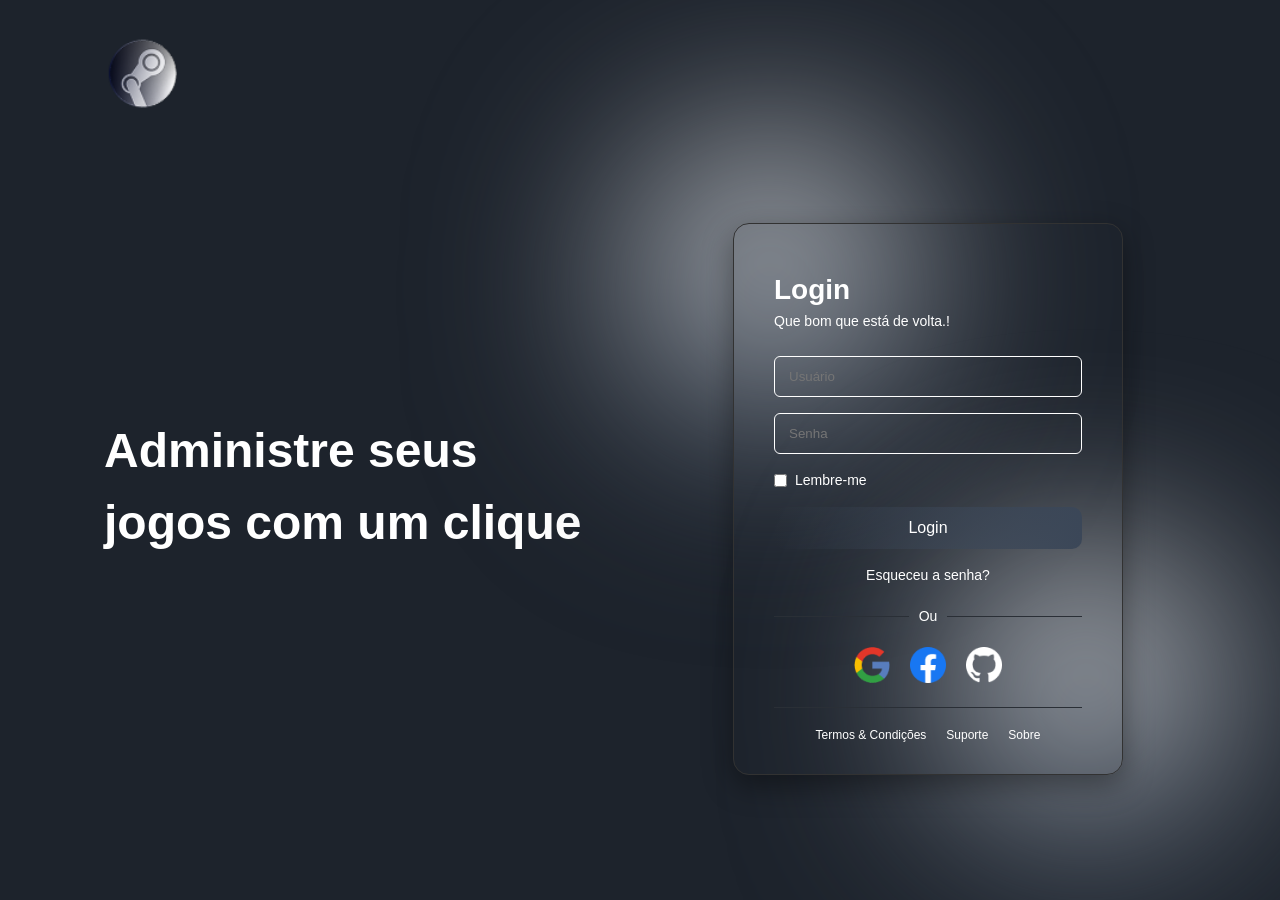
==== log.html @ 582dca94 "Feito melhorias de design e adicionado nome de usuário no dashboard" ====
<!DOCTYPE html>
<html lang="pt-br">

<head>
    <meta charset="UTF-8">
    <meta name="viewport" content="width=device-width, initial-scale=1.0">
    <title>ctrlPLAY | Login</title>
    <link rel="stylesheet" href="css/geral.css">
    <link rel="stylesheet" href="css/log.css">
    <link rel="shortcut icon" href="img/favicon.ico" type="image/x-icon">
</head>

<body>

    <div class="container login-page">
        <!-- LOGO dentro do container, acima de tudo -->
        <img src="img/logo.png" alt="Logo" class="logo">
        <!-- CONTEÚDO PRINCIPAL: esquerda + direita -->
        <div class="login-main">
            <!-- ESQUERDA -->
            <div class="login-left">
                <h1 class="title-lg mb-lg">
                    Administre seus jogos com um clique
                </h1>
            </div>
            <!-- DIREITA: bolas + card empilhados -->
            <div class="login-right">
                <!-- Bola de cima: fica atrás do card -->
                <img src="img/gradiant_ball.png" class="gradient-ball ball-1">
                <!-- Card -->
                <div class="card login-card">
                    <div class="login-content">
                        <h2 class="title-md">Login</h2>
                        <p class="text text-sm mb-lg">
                            Que bom que está de volta.!
                        </p>
                        <form>
                            <input id="usuario" class="input mb-md" type="text" placeholder="Usuário">
                            <input id="senha" class="input mb-md" type="password" placeholder="Senha">
                            <div class="flex align-center gap-sm mb-md">
                                <input type="checkbox" id="lembre-me">
                                <span class="text-sm text">Lembre-me</span>
                            </div>
                            <button type="submit" id="login" class="btn btn-primary w-full mb-sm">
                                Login
                            </button>
                        </form>
                        <p class="text-center text-sm text mb-md mt-sm">
                            Esqueceu a senha?
                        </p>
                        <div class="divider">
                            <span class="text text-sm">Ou</span>
                        </div>
                        <div class="social-login mb-md">
                            <img src="img/icons/google.png">
                            <img src="img/icons/facebook.png">
                            <img src="img/icons/github.png">
                        </div>
                        <div class="card-footer">
                            <a href="#">Termos & Condições</a>
                            <a href="#">Suporte</a>
                            <a href="#">Sobre</a>
                        </div>
                    </div>
                </div>
                <!-- Bola de baixo: fica atrás do card -->
                <img src="img/gradiant_ball.png" class="gradient-ball ball-2">
            </div>
        </div>
    </div>
    <script src="js/log.js"></script>
</body>

</html>
---- css/geral.css ----
/* =================================================
   VARIABLES (CORES, TAMANHOS, ESPAÇOS)
================================================= */

:root {

    /* Cores principais */
    --color-bg: #1D232C;
    --color-card: #11161c;
    --color-border: #323232;

    --color-primary: #809dc5;
    --color-primary-dark: #0a8f35;

    --color-secondary: #1f2937;

    --color-text: #ffffff;
    --color-text-light: #9ca3af;

    /* Gradiente botão */
    --gradient-primary: linear-gradient(90deg, #0000, #3B4758);

    /* Bordas */
    --radius-sm: 6px;
    --radius-md: 10px;
    --radius-lg: 16px;

    /* Sombras */
    --shadow-card: 0 10px 30px rgba(0, 0, 0, 0.4);

    /* Espaçamentos padrão */
    --space-xs: 4px;
    --space-sm: 8px;
    --space-md: 16px;
    --space-lg: 24px;
    --space-xl: 40px;
}


/* =================================================
   RESET
================================================= */

*,
*::before,
*::after {
    margin: 0;
    padding: 0;
    box-sizing: border-box;
}

html {
    font-size: 16px;
    height: 100%;

}

body {
    font-family: Arial, Helvetica, sans-serif;
    background: var(--color-bg);
    color: var(--color-text);
    line-height: 1.5;
    height: 100%;

    display: flex;
    flex-direction: column;
}


/* =================================================
   LAYOUT (FLEX / GRID)
================================================= */

.flex {
    display: flex;
}

.flex-column {
    flex-direction: column;
}

.flex-center {
    display: flex;
    justify-content: center;
    align-items: center;
}

.grid {
    display: grid;
}

.full-height {
    min-height: 100vh;
}


/* =================================================
   ALIGNMENT
================================================= */

.justify-center {
    justify-content: center;
}

.justify-between {
    justify-content: space-between;
}

.align-center {
    align-items: center;
}


/* =================================================
   SPACING (MARGIN / PADDING)
================================================= */

/* Margin */

.m-auto {
    margin: auto;
}

.mt-sm {
    margin-top: var(--space-sm);
}

.mt-md {
    margin-top: var(--space-md);
}

.mt-lg {
    margin-top: var(--space-lg);
}

.mb-sm {
    margin-bottom: var(--space-sm);
}

.mb-md {
    margin-bottom: var(--space-md);
}

.mb-lg {
    margin-bottom: var(--space-lg);
}


/* Padding */

.p-sm {
    padding: var(--space-sm);
}

.p-md {
    padding: var(--space-md);
}

.p-lg {
    padding: var(--space-lg);
}

.p-xl {
    padding: var(--space-xl);
}


/* =================================================
   GAP (ESPAÇO ENTRE ELEMENTOS FLEX/GRID)
================================================= */

.gap-sm {
    gap: var(--space-sm);
}

.gap-md {
    gap: var(--space-md);
}

.gap-lg {
    gap: var(--space-lg);
}


/* =================================================
   WIDTH (LARGURA)
================================================= */

.w-full {
    width: 100%;
}

.w-auto {
    width: auto;
}


/* =================================================
   TYPOGRAPHY
================================================= */

.text-center {
    text-align: center;
}

.text-light {
    color: var(--color-text-light);
}

.title-lg {
    font-size: 48px;
    font-weight: 700;
}

.title-md {
    font-size: 28px;
    font-weight: 600;
}

.text-sm {
    font-size: 14px;
}


/* =================================================
   COMPONENTS
================================================= */


/* Buttons */

.btn {
    padding: 12px 24px;
    border: none;
    border-radius: var(--radius-md);
    cursor: pointer;
    font-size: 16px;
    transition: 0.3s;
}

.btn-primary {
    background: var(--gradient-primary);
    color: white;
}

.btn-primary:hover {
    opacity: 0.85;
}

.btn-outline {
    background: transparent;
    border: 2px solid white;
    color: white;
}

.btn-sm {
    padding: 8px 16px;
    font-size: 14px;
}

.btn-lg {
    padding: 16px 32px;
    font-size: 18px;
}


/* Inputs */

.input {
    width: 100%;
    padding: 12px 14px;
    border-radius: var(--radius-sm);
    border: 1px solid white;
    background: transparent;
    color: white;
    outline: none;
}

.input:focus {
    border-color: var(--color-primary);
}


/* Card */

.card {
    border-radius: var(--radius-lg);
    padding: var(--space-xl);
    box-shadow: var(--shadow-card);
    border: 1px solid var(--color-border);
}


/* =================================================
   CONTAINER
================================================= */

.container {
    width: 90%;
    max-width: 1200px;
    margin: auto;
}
---- css/log.css ----
/* =====================
   LAYOUT PRINCIPAL
   ===================== */

.login-page {
    max-width: 1200px;
    margin: 0 auto;
    padding: 30px 40px 40px;
    display: flex;
    flex-direction: column;
    /* logo em cima, conteúdo embaixo */
    min-height: 100vh;
}

/* Logo: dentro do container, alinhada à esquerda */
.login-page .logo {
    width: 80px;
    border-radius: 50%;
    margin-bottom: 20px;
    /* espaço antes do conteúdo principal */
    flex-shrink: 0;
}

/* Linha principal: esquerda + direita */
.login-main {
    flex: 1;
    display: flex;
    align-items: center;
    justify-content: center;
    gap: 80px;
}

/* =====================
   LADO ESQUERDO
   ===================== */

.login-left {
    flex: 1;
}

/* =====================
   LADO DIREITO
   As bolas ficam FORA do card, posicionadas
   com position:absolute dentro deste wrapper
   ===================== */

.login-right {
    flex: 1;
    display: flex;
    justify-content: center;
    position: relative;
    /* âncora para as bolas */
}

/* Bolas gradiente: absolutas em relação ao .login-right */
.gradient-ball {
    position: absolute;
    pointer-events: none;
    filter: blur(100px);
    z-index: 0;
    /* atrás do card */
}

/* Bola de cima: canto superior direito, metade para fora */
.ball-1 {
    width: 300px;
    top: -80px;
    left: -60px;
}

/* Bola de baixo: canto inferior direito */
.ball-2 {
    width: 300px;
    bottom: -80px;
    right: -60px;
}

/* =====================
   CARD
   ===================== */

.login-card {
    width: 390px;
    position: relative;
    z-index: 1;
    /* na frente das bolas */
    padding: 45px 40px 30px;
}

.login-content {
    position: relative;
    z-index: 2;
}


/* =====================
   DIVISOR
   ===================== */

.divider {
    display: flex;
    align-items: center;
    gap: 10px;
    margin: 20px 0;
}

.divider::before,
.divider::after {
    content: "";
    flex: 1;
    height: 1px;
    background: #2a2f36;
}

/* =====================
   ÍCONES SOCIAIS
   ===================== */

.social-login {
    display: flex;
    justify-content: center;
    gap: 20px;
}

.social-login img {
    width: 36px;
    cursor: pointer;
    transition: transform 0.2s;
}

.social-login img:hover {
    transform: scale(1.1);
}

/* =====================
   RODAPÉ DO CARD
   ===================== */

.card-footer {
    display: flex;
    justify-content: center;
    gap: 20px;
    margin-top: 24px;
    padding-top: 18px;
    border-top: 1px solid #2a2f36;
}

.card-footer a {
    font-size: 0.75rem;
    color: #fff;
    text-decoration: none;
}

.card-footer a:hover {
    color: #fff;
}

/* =====================
   RESPONSIVIDADE
   ===================== */

/* TABLET */
@media (max-width: 1024px) {
    .login-page {
        padding: 25px 30px;
    }

    .login-main {
        gap: 50px;
        align-items: center;
    }

    /* Mantém duas colunas, mas mais compactas */
    .login-left,
    .login-right {
        flex: 1;
    }

    .login-card {
        width: 100%;
        max-width: 360px;
        padding: 40px 30px 25px;
    }

    /* Ajuste das bolas */
    .gradient-ball {
        filter: blur(90px);
        opacity: 0.8;
    }

    .ball-1 {
        width: 240px;
        top: -70px;
        left: -50px;
    }

    .ball-2 {
        width: 240px;
        bottom: -70px;
        right: -50px;
    }
}

/* MOBILE */
@media (max-width: 768px) {
    .login-page {
        padding: 20px;
    }

    .login-page .logo {
        margin: 0 auto 20px;
    }

    .login-main {
        flex-direction: column;
        gap: 40px;
    }

    .login-left,
    .login-right {
        width: 100%;
        flex: none;
    }

    .login-left {
        text-align: center;
    }

    .login-card {
        width: 100%;
        max-width: 420px;
        padding: 35px 25px 25px;
    }

    .gradient-ball {
        filter: blur(80px);
        opacity: 0.7;
    }

    .ball-1 {
        width: 200px;
        top: -60px;
        left: -40px;
    }

    .ball-2 {
        width: 200px;
        bottom: -60px;
        right: -40px;
    }

    .divider {
        margin: 16px 0;
    }

    .social-login {
        gap: 16px;
    }

    .card-footer {
        flex-direction: column;
        align-items: center;
        gap: 10px;
    }
}


/* SMALL MOBILE */
@media (max-width: 480px) {
    .login-card {
        padding: 30px 20px 20px;
    }

    .social-login img {
        width: 32px;
    }
}
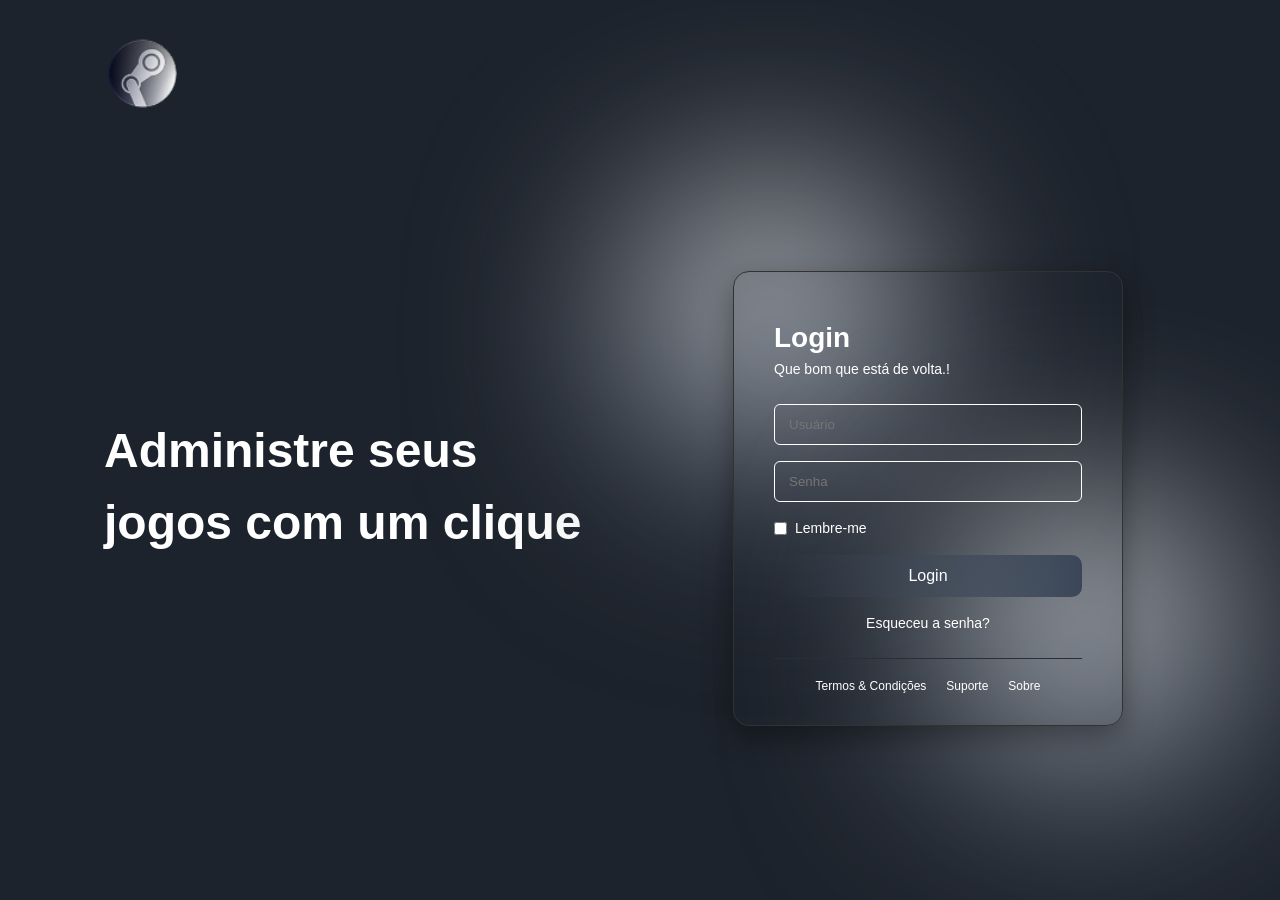
==== commit 3279a152: "Feito alterações no JS do header e logo no footer" ====
--- a/log.html
+++ b/log.html
@@ -48,14 +48,6 @@
                         <p class="text-center text-sm text mb-md mt-sm">
                             Esqueceu a senha?
                         </p>
-                        <div class="divider">
-                            <span class="text text-sm">Ou</span>
-                        </div>
-                        <div class="social-login mb-md">
-                            <img src="img/icons/google.png">
-                            <img src="img/icons/facebook.png">
-                            <img src="img/icons/github.png">
-                        </div>
                         <div class="card-footer">
                             <a href="#">Termos & Condições</a>
                             <a href="#">Suporte</a>
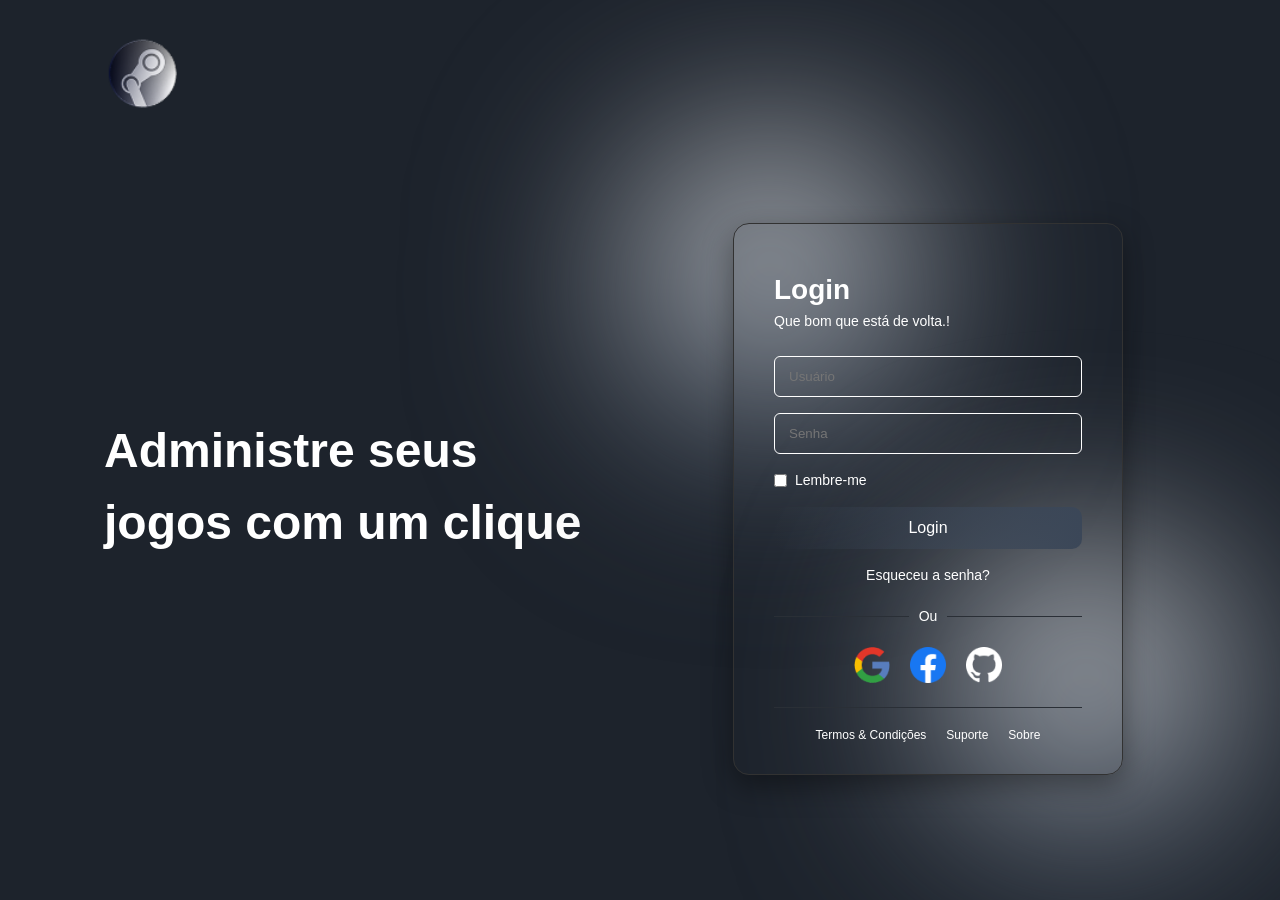
==== commit 68e89150: "Alterado arquivos gerais Alterado arquivos gerais" ====
--- a/log.html
+++ b/log.html
@@ -48,6 +48,14 @@
                         <p class="text-center text-sm text mb-md mt-sm">
                             Esqueceu a senha?
                         </p>
+                        <div class="divider">
+                            <span class="text text-sm">Ou</span>
+                        </div>
+                        <div class="social-login mb-md">
+                            <img src="img/icons/google.png">
+                            <img src="img/icons/facebook.png">
+                            <img src="img/icons/github.png">
+                        </div>
                         <div class="card-footer">
                             <a href="#">Termos & Condições</a>
                             <a href="#">Suporte</a>
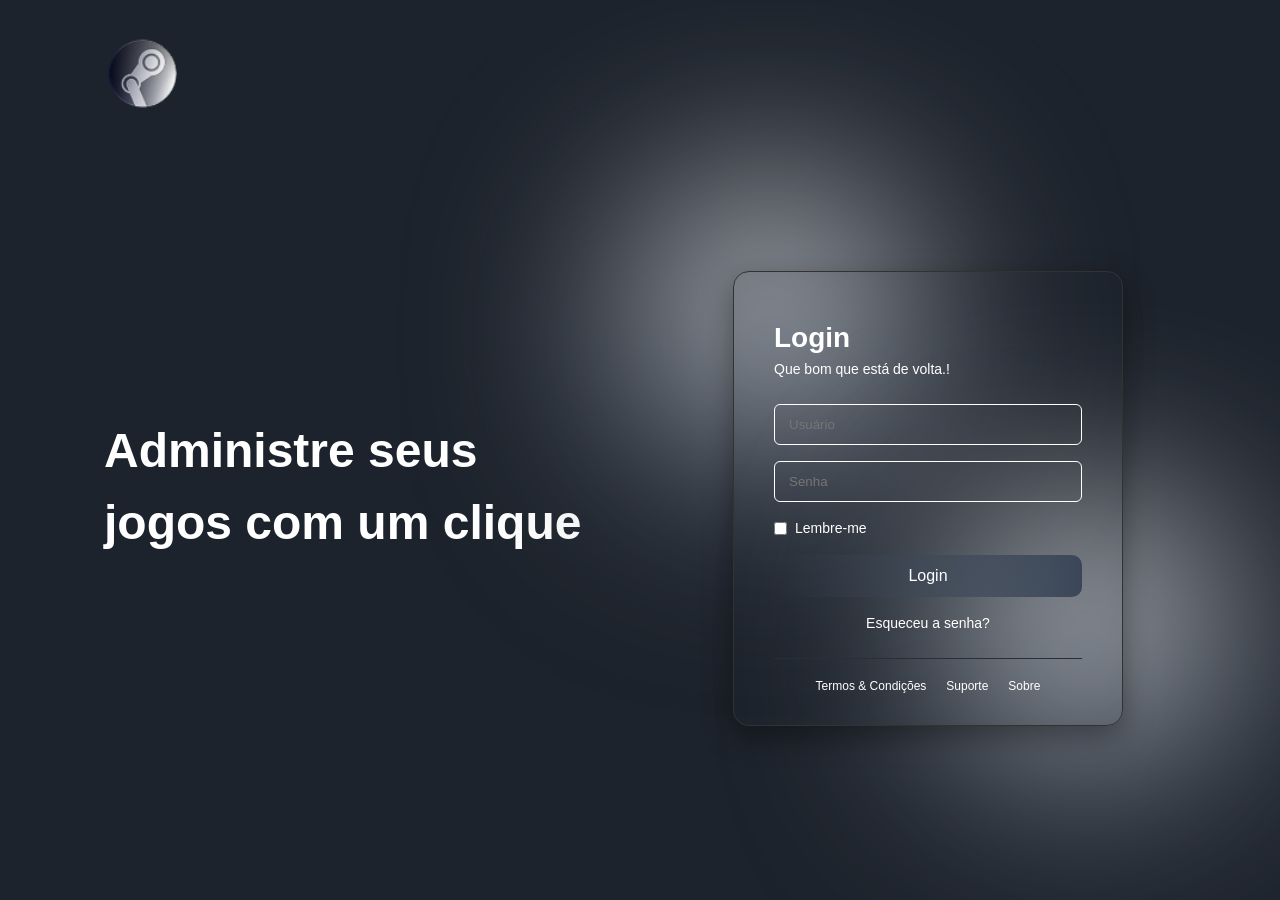
==== commit cba3a6ae: "Feito alterações gerais" ====
--- a/log.html
+++ b/log.html
@@ -48,14 +48,6 @@
                         <p class="text-center text-sm text mb-md mt-sm">
                             Esqueceu a senha?
                         </p>
-                        <div class="divider">
-                            <span class="text text-sm">Ou</span>
-                        </div>
-                        <div class="social-login mb-md">
-                            <img src="img/icons/google.png">
-                            <img src="img/icons/facebook.png">
-                            <img src="img/icons/github.png">
-                        </div>
                         <div class="card-footer">
                             <a href="#">Termos & Condições</a>
                             <a href="#">Suporte</a>
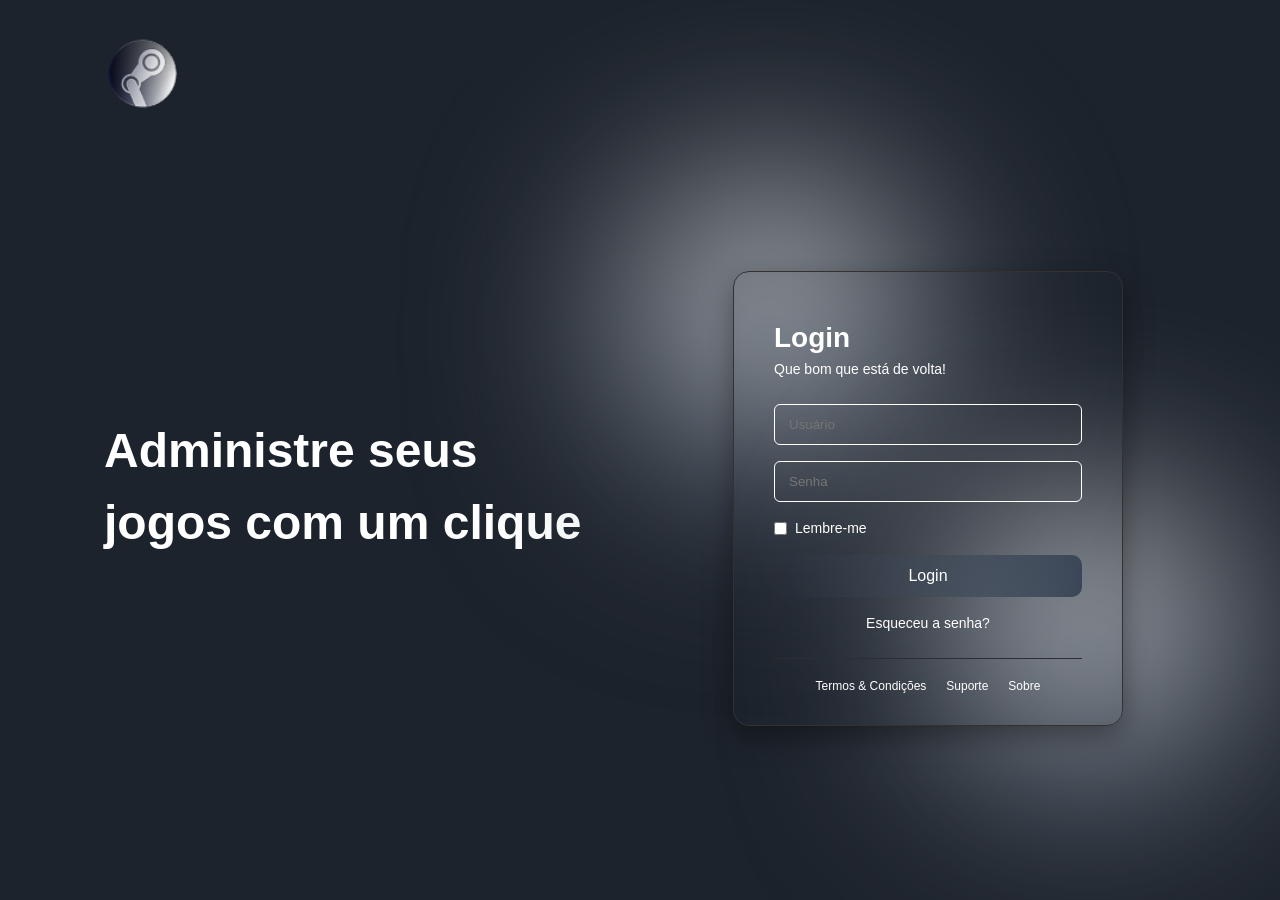
==== commit dcbf5849: "Adicionado membros no footer, botão para voltar ao login, salvamento de items da tabela no localStor" ====
--- a/log.html
+++ b/log.html
@@ -12,54 +12,73 @@
 
 <body>
 
-    <div class="container login-page">
-        <!-- LOGO dentro do container, acima de tudo -->
-        <img src="img/logo.png" alt="Logo" class="logo">
-        <!-- CONTEÚDO PRINCIPAL: esquerda + direita -->
+    <main class="container login-page" role="main">
+
+        <!-- Logo -->
+        <img src="img/logo.png" alt="ctrlPLAY" class="logo">
+
         <div class="login-main">
+
             <!-- ESQUERDA -->
             <div class="login-left">
                 <h1 class="title-lg mb-lg">
                     Administre seus jogos com um clique
                 </h1>
             </div>
-            <!-- DIREITA: bolas + card empilhados -->
+
+            <!-- DIREITA -->
             <div class="login-right">
-                <!-- Bola de cima: fica atrás do card -->
-                <img src="img/gradiant_ball.png" class="gradient-ball ball-1">
-                <!-- Card -->
+
+                <!-- Elemento decorativo -->
+                <img src="img/gradiant_ball.png" class="gradient-ball ball-1" alt="" aria-hidden="true">
+
                 <div class="card login-card">
                     <div class="login-content">
+
                         <h2 class="title-md">Login</h2>
+
                         <p class="text text-sm mb-lg">
-                            Que bom que está de volta.!
+                            Que bom que está de volta!
                         </p>
-                        <form>
-                            <input id="usuario" class="input mb-md" type="text" placeholder="Usuário">
-                            <input id="senha" class="input mb-md" type="password" placeholder="Senha">
+
+                        <form aria-label="Formulário de login">
+
+                            <input id="usuario" class="input mb-md" type="text" placeholder="Usuário" required>
+
+                            <input id="senha" class="input mb-md" type="password" placeholder="Senha" required>
+
                             <div class="flex align-center gap-sm mb-md">
                                 <input type="checkbox" id="lembre-me">
-                                <span class="text-sm text">Lembre-me</span>
+                                <label for="lembre-me" class="text-sm text">Lembre-me</label>
                             </div>
-                            <button type="submit" id="login" class="btn btn-primary w-full mb-sm">
+
+                            <button type="submit" id="login" class="btn btn-primary w-full mb-sm"
+                                aria-label="Entrar no sistema">
                                 Login
                             </button>
+
                         </form>
-                        <p class="text-center text-sm text mb-md mt-sm">
+
+                        <p class="text-center text-sm text mb-md mt-sm" aria-label="Recuperar senha">
                             Esqueceu a senha?
                         </p>
+
                         <div class="card-footer">
                             <a href="#">Termos & Condições</a>
                             <a href="#">Suporte</a>
                             <a href="#">Sobre</a>
                         </div>
+
                     </div>
                 </div>
-                <!-- Bola de baixo: fica atrás do card -->
-                <img src="img/gradiant_ball.png" class="gradient-ball ball-2">
+
+                <!-- Elemento decorativo -->
+                <img src="img/gradiant_ball.png" class="gradient-ball ball-2" alt="" aria-hidden="true">
+
             </div>
         </div>
-    </div>
+    </main>
+
     <script src="js/log.js"></script>
 </body>
 
--- a/css/geral.css
+++ b/css/geral.css
@@ -10,7 +10,6 @@
     --color-border: #323232;
 
     --color-primary: #809dc5;
-    --color-primary-dark: #0a8f35;
 
     --color-secondary: #1f2937;
 
--- a/css/log.css
+++ b/css/log.css
@@ -159,48 +159,6 @@
    RESPONSIVIDADE
    ===================== */
 
-/* TABLET */
-@media (max-width: 1024px) {
-    .login-page {
-        padding: 25px 30px;
-    }
-
-    .login-main {
-        gap: 50px;
-        align-items: center;
-    }
-
-    /* Mantém duas colunas, mas mais compactas */
-    .login-left,
-    .login-right {
-        flex: 1;
-    }
-
-    .login-card {
-        width: 100%;
-        max-width: 360px;
-        padding: 40px 30px 25px;
-    }
-
-    /* Ajuste das bolas */
-    .gradient-ball {
-        filter: blur(90px);
-        opacity: 0.8;
-    }
-
-    .ball-1 {
-        width: 240px;
-        top: -70px;
-        left: -50px;
-    }
-
-    .ball-2 {
-        width: 240px;
-        bottom: -70px;
-        right: -50px;
-    }
-}
-
 /* MOBILE */
 @media (max-width: 768px) {
     .login-page {
@@ -262,16 +220,4 @@
         align-items: center;
         gap: 10px;
     }
-}
-
-
-/* SMALL MOBILE */
-@media (max-width: 480px) {
-    .login-card {
-        padding: 30px 20px 20px;
-    }
-
-    .social-login img {
-        width: 32px;
-    }
 }
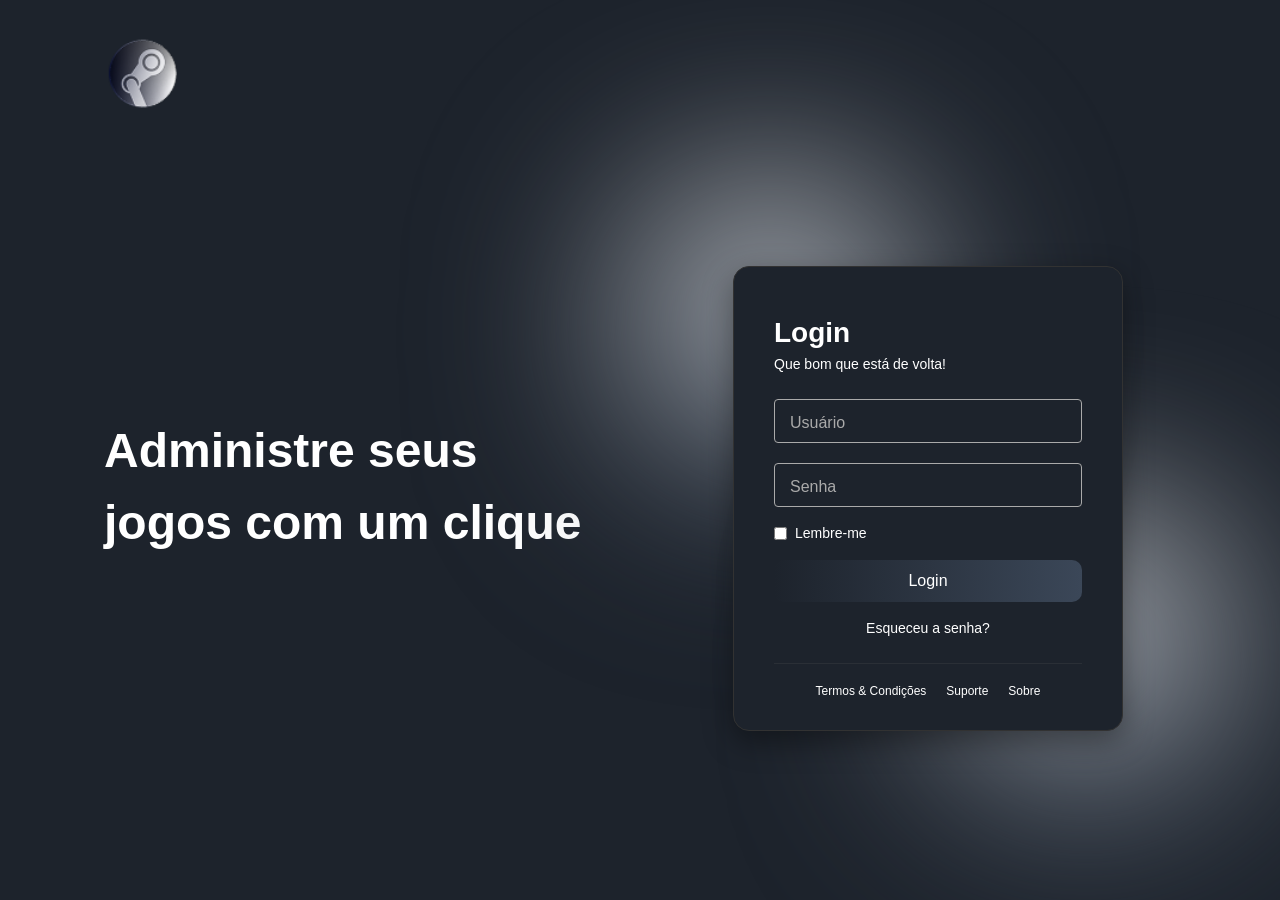
==== commit bd6c87ed: "Ajustado feature-textfields login e ajustado JS" ====
--- a/log.html
+++ b/log.html
@@ -43,20 +43,26 @@
 
                         <form aria-label="Formulário de login">
 
-                            <input id="usuario" class="input mb-md" type="text" placeholder="Usuário" required>
-
-                            <input id="senha" class="input mb-md" type="password" placeholder="Senha" required>
-
-                            <div class="flex align-center gap-sm mb-md">
-                                <input type="checkbox" id="lembre-me">
-                                <label for="lembre-me" class="text-sm text">Lembre-me</label>
-                            </div>
-
-                            <button type="submit" id="login" class="btn btn-primary w-full mb-sm"
-                                aria-label="Entrar no sistema">
-                                Login
-                            </button>
-
+                          <div class="form-field mb-md">
+                            <input id="usuario" type="text" required>
+                            <label for="usuario">Usuário</label>
+                          </div>
+                      
+                          <div class="form-field mb-md">
+                            <input id="senha" type="password" required>
+                            <label for="senha">Senha</label>
+                          </div>
+                      
+                          <div class="flex align-center gap-sm mb-md">
+                            <input type="checkbox" id="lembre-me">
+                            <label for="lembre-me" class="text-sm text">Lembre-me</label>
+                          </div>
+                      
+                          <button type="submit" id="login" class="btn btn-primary w-full mb-sm"
+                            aria-label="Entrar no sistema">
+                            Login
+                          </button>
+                      
                         </form>
 
                         <p class="text-center text-sm text mb-md mt-sm" aria-label="Recuperar senha">
--- a/css/geral.css
+++ b/css/geral.css
@@ -8,11 +8,8 @@
     --color-bg: #1D232C;
     --color-card: #11161c;
     --color-border: #323232;
-
     --color-primary: #809dc5;
-
     --color-secondary: #1f2937;
-
     --color-text: #ffffff;
     --color-text-light: #9ca3af;
 
@@ -74,36 +71,10 @@
     display: flex;
 }
 
-.flex-column {
-    flex-direction: column;
-}
-
-.flex-center {
-    display: flex;
-    justify-content: center;
-    align-items: center;
-}
-
-.grid {
-    display: grid;
-}
-
-.full-height {
-    min-height: 100vh;
-}
-
 
 /* =================================================
    ALIGNMENT
 ================================================= */
-
-.justify-center {
-    justify-content: center;
-}
-
-.justify-between {
-    justify-content: space-between;
-}
 
 .align-center {
     align-items: center;
@@ -116,22 +87,12 @@
 
 /* Margin */
 
-.m-auto {
-    margin: auto;
-}
+
 
 .mt-sm {
     margin-top: var(--space-sm);
 }
 
-.mt-md {
-    margin-top: var(--space-md);
-}
-
-.mt-lg {
-    margin-top: var(--space-lg);
-}
-
 .mb-sm {
     margin-bottom: var(--space-sm);
 }
@@ -145,25 +106,6 @@
 }
 
 
-/* Padding */
-
-.p-sm {
-    padding: var(--space-sm);
-}
-
-.p-md {
-    padding: var(--space-md);
-}
-
-.p-lg {
-    padding: var(--space-lg);
-}
-
-.p-xl {
-    padding: var(--space-xl);
-}
-
-
 /* =================================================
    GAP (ESPAÇO ENTRE ELEMENTOS FLEX/GRID)
 ================================================= */
@@ -172,15 +114,6 @@
     gap: var(--space-sm);
 }
 
-.gap-md {
-    gap: var(--space-md);
-}
-
-.gap-lg {
-    gap: var(--space-lg);
-}
-
-
 /* =================================================
    WIDTH (LARGURA)
 ================================================= */
@@ -188,11 +121,6 @@
 .w-full {
     width: 100%;
 }
-
-.w-auto {
-    width: auto;
-}
-
 
 /* =================================================
    TYPOGRAPHY
@@ -245,23 +173,6 @@
 .btn-primary:hover {
     opacity: 0.85;
 }
-
-.btn-outline {
-    background: transparent;
-    border: 2px solid white;
-    color: white;
-}
-
-.btn-sm {
-    padding: 8px 16px;
-    font-size: 14px;
-}
-
-.btn-lg {
-    padding: 16px 32px;
-    font-size: 18px;
-}
-
 
 /* Inputs */
 
--- a/css/log.css
+++ b/css/log.css
@@ -83,6 +83,7 @@
     width: 390px;
     position: relative;
     z-index: 1;
+    background: #1d232c;
     /* na frente das bolas */
     padding: 45px 40px 30px;
 }
@@ -112,25 +113,6 @@
     background: #2a2f36;
 }
 
-/* =====================
-   ÍCONES SOCIAIS
-   ===================== */
-
-.social-login {
-    display: flex;
-    justify-content: center;
-    gap: 20px;
-}
-
-.social-login img {
-    width: 36px;
-    cursor: pointer;
-    transition: transform 0.2s;
-}
-
-.social-login img:hover {
-    transform: scale(1.1);
-}
 
 /* =====================
    RODAPÉ DO CARD
@@ -207,17 +189,48 @@
         right: -40px;
     }
 
-    .divider {
-        margin: 16px 0;
-    }
-
-    .social-login {
-        gap: 16px;
-    }
-
     .card-footer {
         flex-direction: column;
         align-items: center;
         gap: 10px;
     }
+}
+/* Campos com label flutuante estilo Material */
+.form-field {
+  position: relative;
+  margin-top: 20px;
+}
+
+.form-field input {
+  width: 100%;
+  padding: 12px 8px;
+  border: 1px solid #aaa;
+  border-radius: 4px;
+  background: #1d232c; /* cor do fundo do card */
+  color: white;
+  font-size: 1rem;
+}
+
+.form-field label {
+  position: absolute;
+  left: 12px;
+  top: 12px;
+  color: #aaa;
+  transition: 0.2s ease all;
+  pointer-events: none;
+  background: #1d232c;
+  padding: 0 4px;
+}
+
+/* Label flutua quando o campo está focado ou preenchido */
+.form-field input:focus ~ label,
+.form-field input:valid ~ label {
+  top: -8px;
+  font-size: 0.8rem;;
+}
+
+/* Foco */
+.form-field input:focus {
+  outline: none;
+  border-color: #00c3ff;
 }
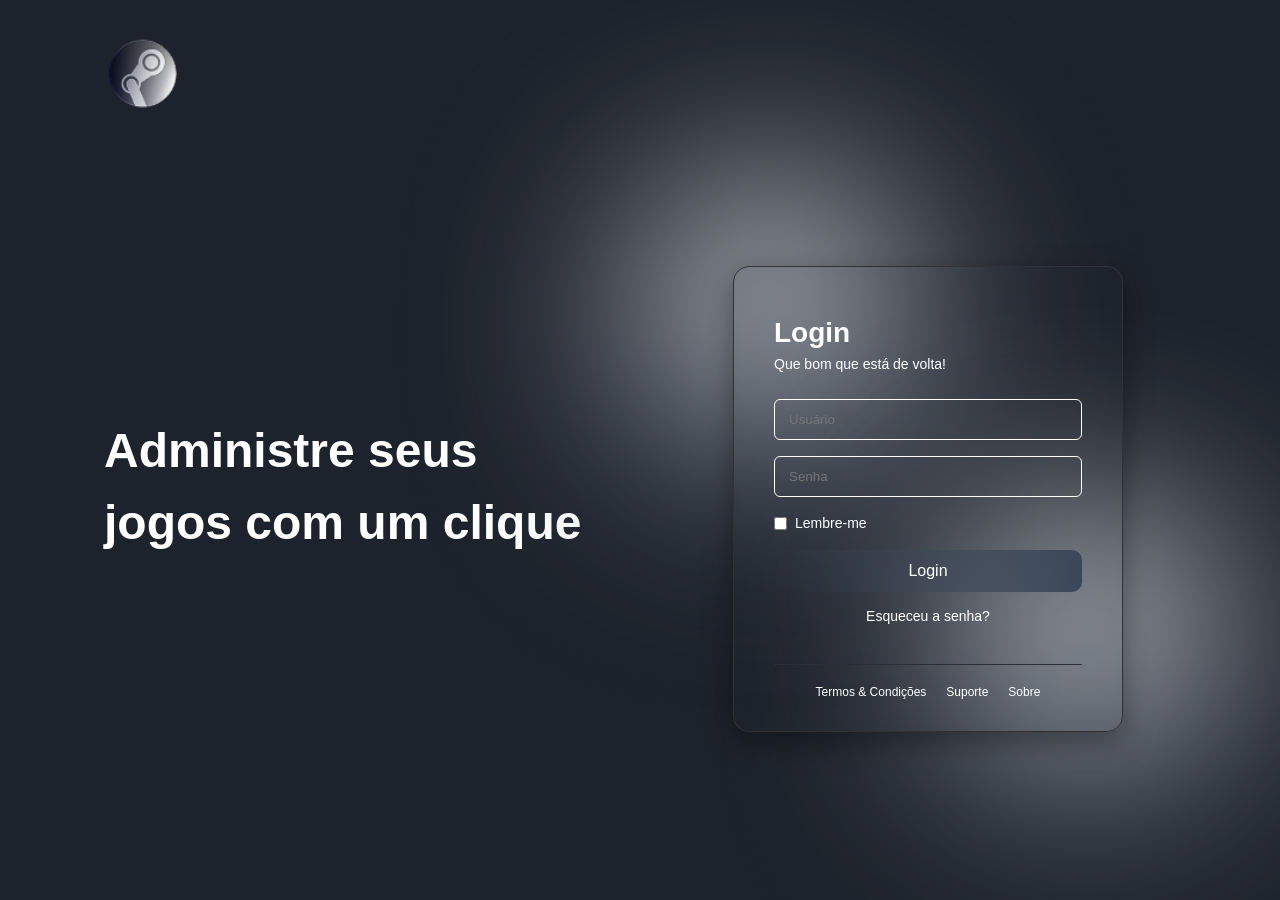
==== commit f5edc232: "Feature buttons Feature buttons" ====
--- a/log.html
+++ b/log.html
@@ -43,31 +43,25 @@
 
                         <form aria-label="Formulário de login">
 
-                          <div class="form-field mb-md">
-                            <input id="usuario" type="text" required>
-                            <label for="usuario">Usuário</label>
-                          </div>
-                      
-                          <div class="form-field mb-md">
-                            <input id="senha" type="password" required>
-                            <label for="senha">Senha</label>
-                          </div>
-                      
-                          <div class="flex align-center gap-sm mb-md">
-                            <input type="checkbox" id="lembre-me">
-                            <label for="lembre-me" class="text-sm text">Lembre-me</label>
-                          </div>
-                      
-                          <button type="submit" id="login" class="btn btn-primary w-full mb-sm"
-                            aria-label="Entrar no sistema">
-                            Login
-                          </button>
-                      
+                            <input id="usuario" class="input mb-md" type="text" placeholder="Usuário" required>
+
+                            <input id="senha" class="input mb-md" type="password" placeholder="Senha" required>
+
+                            <div class="flex align-center gap-sm mb-md">
+                                <input type="checkbox" id="lembre-me">
+                                <label for="lembre-me" class="text-sm text">Lembre-me</label>
+                            </div>
+
+                            <button type="submit" id="login" class="btn btn-primary w-full mb-sm"
+                                aria-label="Entrar no sistema">
+                                Login
+                            </button>
+
                         </form>
 
-                        <p class="text-center text-sm text mb-md mt-sm" aria-label="Recuperar senha">
+                        <button type="button" id="recuperarSenha" class="forgot-password text-sm mb-md mt-sm">
                             Esqueceu a senha?
-                        </p>
+                        </button>
 
                         <div class="card-footer">
                             <a href="#">Termos & Condições</a>
--- a/css/geral.css
+++ b/css/geral.css
@@ -28,6 +28,7 @@
     --space-xs: 4px;
     --space-sm: 8px;
     --space-md: 16px;
+    --space-xmd: 20px;
     --space-lg: 24px;
     --space-xl: 40px;
 }
--- a/css/log.css
+++ b/css/log.css
@@ -83,7 +83,6 @@
     width: 390px;
     position: relative;
     z-index: 1;
-    background: #1d232c;
     /* na frente das bolas */
     padding: 45px 40px 30px;
 }
@@ -133,8 +132,15 @@
     text-decoration: none;
 }
 
+.card-footer a {
+    font-size: 0.75rem;
+    color: #fff;
+    text-decoration: none;
+    transition: color 0.3s ease;
+}
+
 .card-footer a:hover {
-    color: #fff;
+    color: #1e90ff; /* azul */
 }
 
 /* =====================
@@ -195,42 +201,25 @@
         gap: 10px;
     }
 }
-/* Campos com label flutuante estilo Material */
-.form-field {
-  position: relative;
-  margin-top: 20px;
-}
-
-.form-field input {
-  width: 100%;
-  padding: 12px 8px;
-  border: 1px solid #aaa;
-  border-radius: 4px;
-  background: #1d232c; /* cor do fundo do card */
-  color: white;
-  font-size: 1rem;
-}
-
-.form-field label {
-  position: absolute;
-  left: 12px;
-  top: 12px;
-  color: #aaa;
-  transition: 0.2s ease all;
-  pointer-events: none;
-  background: #1d232c;
-  padding: 0 4px;
-}
-
-/* Label flutua quando o campo está focado ou preenchido */
-.form-field input:focus ~ label,
-.form-field input:valid ~ label {
-  top: -8px;
-  font-size: 0.8rem;;
-}
-
-/* Foco */
-.form-field input:focus {
-  outline: none;
-  border-color: #00c3ff;
-}+
+.forgot-password {
+    background: none;
+    border: none;
+    color: #fff;
+    cursor: pointer;
+    text-align: center;
+    width: 100%;
+    transition: color 0.3s ease;
+}
+
+.forgot-password:hover {
+    color: #1e90ff;
+}
+
+.btn-primary {
+    transition: background-color 0.3s ease, filter 0.3s ease;
+}
+
+.btn-primary:hover {
+    filter: brightness(1.1); /* levemente mais claro */
+}
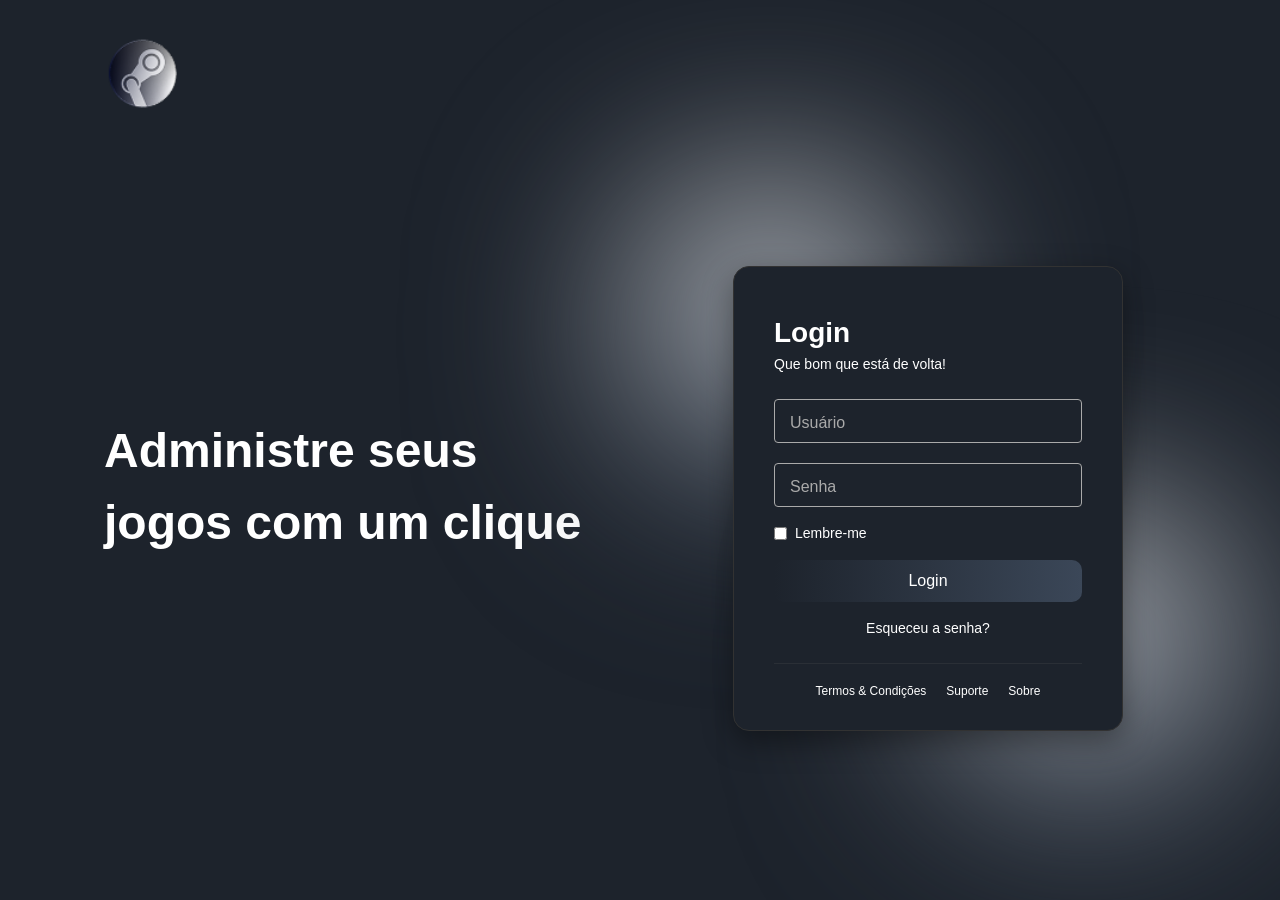
==== commit 0cdbb296: "Merge pull request #8 from luisciatti/feature-textfields Feature textfields" ====
--- a/log.html
+++ b/log.html
@@ -43,25 +43,31 @@
 
                         <form aria-label="Formulário de login">
 
-                            <input id="usuario" class="input mb-md" type="text" placeholder="Usuário" required>
-
-                            <input id="senha" class="input mb-md" type="password" placeholder="Senha" required>
-
-                            <div class="flex align-center gap-sm mb-md">
-                                <input type="checkbox" id="lembre-me">
-                                <label for="lembre-me" class="text-sm text">Lembre-me</label>
-                            </div>
-
-                            <button type="submit" id="login" class="btn btn-primary w-full mb-sm"
-                                aria-label="Entrar no sistema">
-                                Login
-                            </button>
-
+                          <div class="form-field mb-md">
+                            <input id="usuario" type="text" required>
+                            <label for="usuario">Usuário</label>
+                          </div>
+                      
+                          <div class="form-field mb-md">
+                            <input id="senha" type="password" required>
+                            <label for="senha">Senha</label>
+                          </div>
+                      
+                          <div class="flex align-center gap-sm mb-md">
+                            <input type="checkbox" id="lembre-me">
+                            <label for="lembre-me" class="text-sm text">Lembre-me</label>
+                          </div>
+                      
+                          <button type="submit" id="login" class="btn btn-primary w-full mb-sm"
+                            aria-label="Entrar no sistema">
+                            Login
+                          </button>
+                      
                         </form>
 
-                        <button type="button" id="recuperarSenha" class="forgot-password text-sm mb-md mt-sm">
+                        <p class="text-center text-sm text mb-md mt-sm" aria-label="Recuperar senha">
                             Esqueceu a senha?
-                        </button>
+                        </p>
 
                         <div class="card-footer">
                             <a href="#">Termos & Condições</a>
--- a/css/log.css
+++ b/css/log.css
@@ -83,6 +83,7 @@
     width: 390px;
     position: relative;
     z-index: 1;
+    background: #1d232c;
     /* na frente das bolas */
     padding: 45px 40px 30px;
 }
@@ -132,15 +133,8 @@
     text-decoration: none;
 }
 
-.card-footer a {
-    font-size: 0.75rem;
+.card-footer a:hover {
     color: #fff;
-    text-decoration: none;
-    transition: color 0.3s ease;
-}
-
-.card-footer a:hover {
-    color: #1e90ff; /* azul */
 }
 
 /* =====================
@@ -201,25 +195,73 @@
         gap: 10px;
     }
 }
-
-.forgot-password {
-    background: none;
-    border: none;
-    color: #fff;
-    cursor: pointer;
-    text-align: center;
-    width: 100%;
-    transition: color 0.3s ease;
-}
-
-.forgot-password:hover {
-    color: #1e90ff;
-}
-
-.btn-primary {
-    transition: background-color 0.3s ease, filter 0.3s ease;
-}
-
-.btn-primary:hover {
-    filter: brightness(1.1); /* levemente mais claro */
-}
+/* Campos com label flutuante estilo Material */
+.form-field {
+  position: relative;
+  margin-top: 20px;
+}
+
+.form-field input {
+  width: 100%;
+  padding: 12px 8px;
+  border: 1px solid #aaa;
+  border-radius: 4px;
+  background: #1d232c; /* cor do fundo do card */
+  color: white;
+  font-size: 1rem;
+}
+
+.form-field label {
+  position: absolute;
+  left: 12px;
+  top: 12px;
+  color: #aaa;
+  transition: 0.2s ease all;
+  pointer-events: none;
+  background: #1d232c;
+  padding: 0 4px;
+}
+
+/* Label flutua quando o campo está focado ou preenchido */
+.form-field input:focus ~ label,
+.form-field input:valid ~ label {
+  top: -8px;
+  font-size: 0.8rem;;
+}
+
+/* Foco */
+.form-field input:focus {
+  outline: none;
+  border-color: #00c3ff;
+}
+
+.form-field {
+  position: relative;
+}
+
+.form-field input {
+  width: 100%;
+  padding-right: 30px; /* espaço para o ícone */
+  border: 1px solid #aaa;
+  border-radius: 4px;
+}
+
+.form-field .error-icon {
+  position: absolute;
+  right: 8px;
+  top: 35%;
+  transform: translateY(-50%);
+  width: 20px;
+  height: 20px;
+  pointer-events: none;
+}
+.error-icon-usuario{
+    top: 50%;
+     position: absolute;
+  right: 8px;
+  transform: translateY(-50%);
+  width: 20px;
+  height: 20px;
+  pointer-events: none;
+}
+
